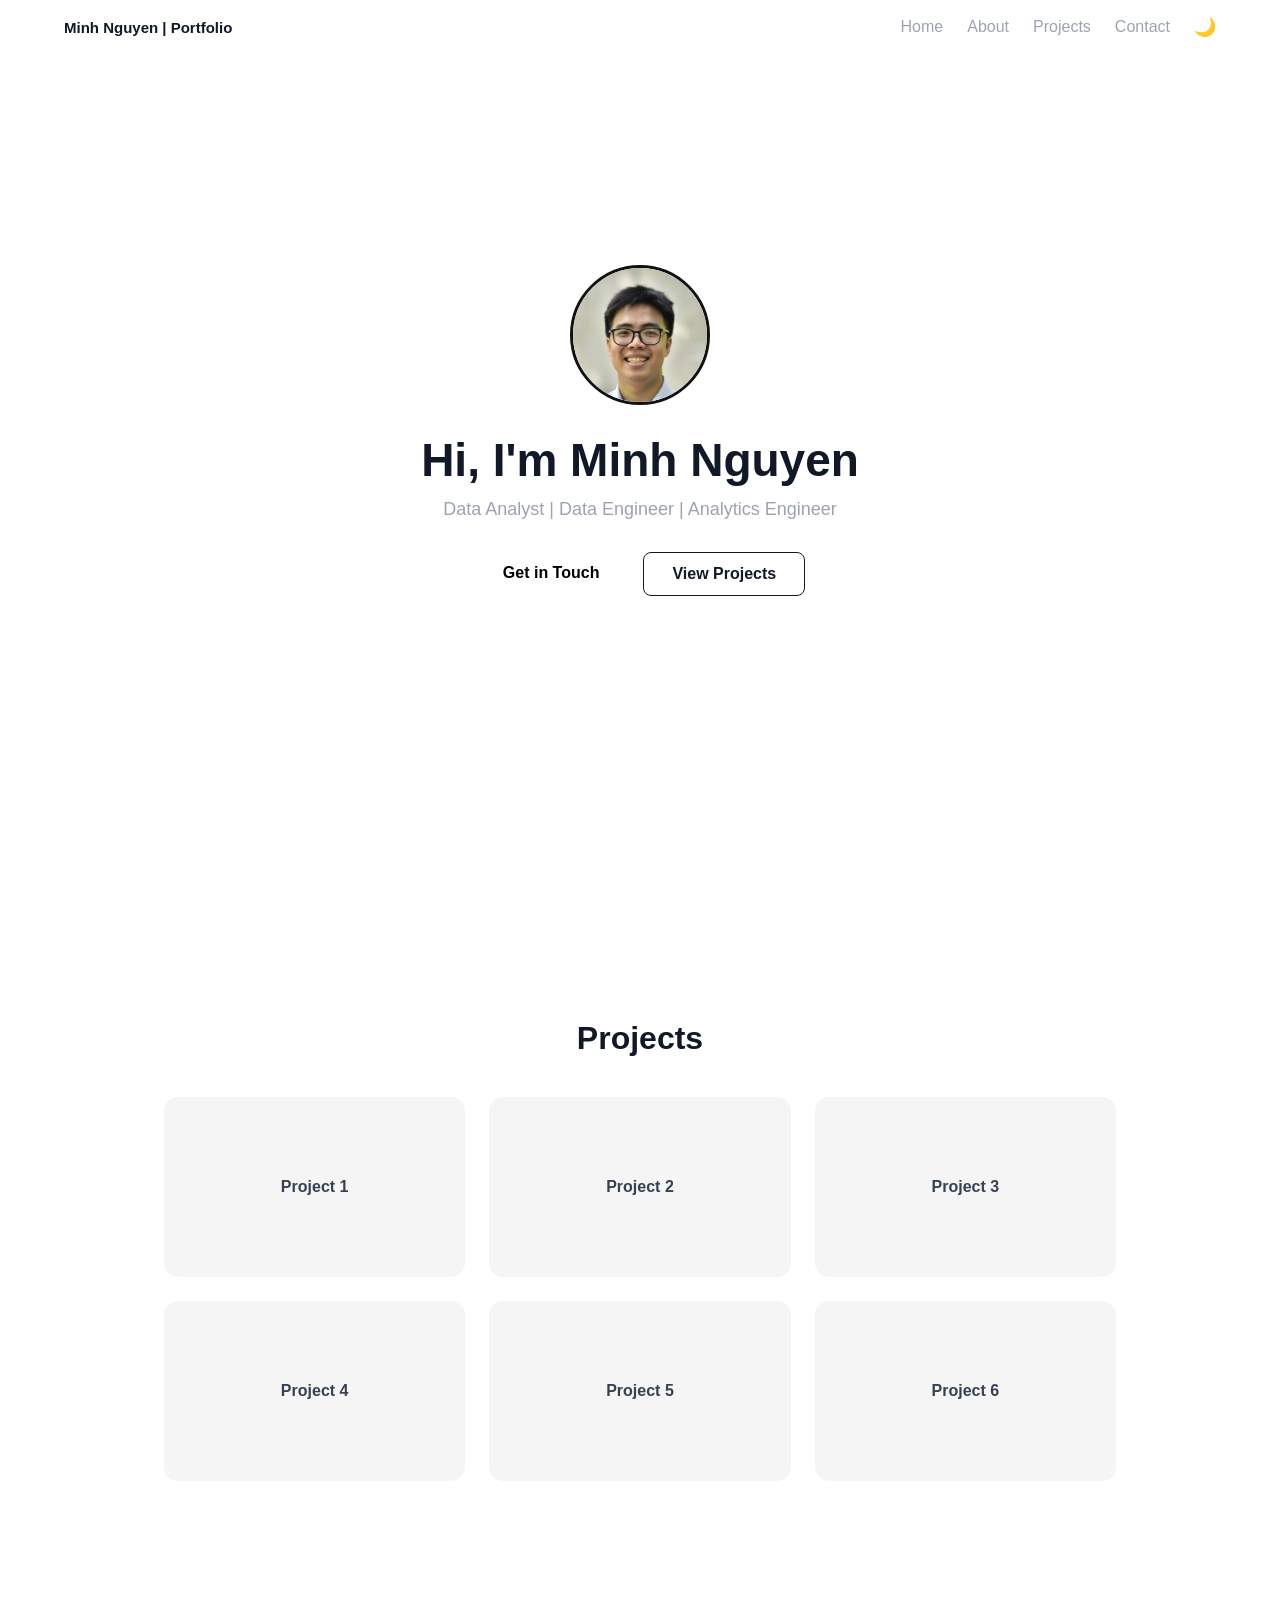
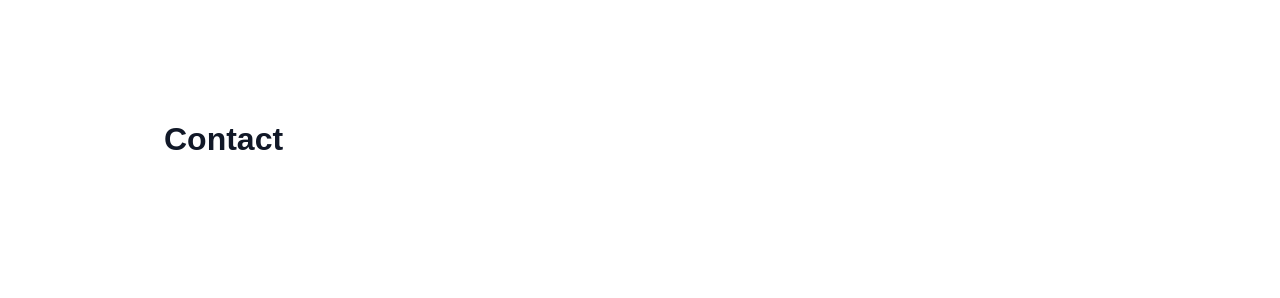
==== index.html @ b7beab57 "Update index.html" ====
<!DOCTYPE html>
<html lang="en">
<head>
  <meta charset="UTF-8" />
  <title>Minh Nguyen | Portfolio</title>
  <meta name="viewport" content="width=device-width, initial-scale=1.0" />

  <link rel="stylesheet" href="./style.css" />
  <link
    rel="stylesheet"
    href="https://cdnjs.cloudflare.com/ajax/libs/font-awesome/6.5.0/css/all.min.css"
  />
</head>

<body>

<!-- ================= NAV ================= -->
<nav>
  <div class="nav-container">
    <div class="logo">Minh Nguyen | Portfolio</div>

    <ul>
      <li><a href="#home">Home</a></li>
      <li><a href="#" id="aboutBtn">About</a></li>
      <li><a href="#projects">Projects</a></li>
      <li><a href="#contact">Contact</a></li>
      <li><button id="themeToggle">🌙</button></li>
    </ul>
  </div>
</nav>

<!-- ================= HERO ================= -->
<section id="home" class="hero">
  <div class="hero-content fade">

   <img src="avt.jpg" alt="Minh Nguyen" class="avatar" />

    <h1>Hi, I'm Minh Nguyen</h1>

    <p class="subtitle">
      Data Analyst | Data Engineer | Analytics Engineer
    </p>

    <div class="hero-buttons">
      <a href="#contact" class="btn primary">Get in Touch</a>
      <a href="#projects" class="btn secondary">View Projects</a>
    </div>

  </div>
</section>

<!-- ================= PLACEHOLDERS ================= -->
<section id="projects" class="projects">
  <h2>Projects</h2>

  <div class="projects-grid">
    <div class="project-card">Project 1</div>
    <div class="project-card">Project 2</div>
    <div class="project-card">Project 3</div>

    <div class="project-card">Project 4</div>
    <div class="project-card">Project 5</div>
    <div class="project-card">Project 6</div>
  </div>
</section>


<section id="contact">
  <h2>Contact</h2>
</section>

<script src="./script.js"></script>
</body>
</html>
---- style.css ----
:root {
  --primary: #2563eb;
  --bg-dark: #000000;
  --text-dark: #f9fafb;
  --muted-dark: #9ca3af;
}

/* ================= RESET ================= */
* {
  margin: 0;
  padding: 0;
  box-sizing: border-box;
}

html {
  scroll-behavior: smooth;
}

body {
  font-family: "Segoe UI", sans-serif;
  background: #ffffff;
  color: #111827;
  transition: background 0.4s, color 0.4s;
}

body.dark {
  background: #000000;
  color: #f9fafb;
}


/* ================= NAV ================= */
nav {
  position: fixed;
  top: 0;
  width: 100%;
  background: rgba(0, 0, 0, 0.75);
  backdrop-filter: blur(10px);
  z-index: 1000;
}

nav {
  background: rgba(255,255,255,0.8);
}

body.dark nav {
  background: rgba(0,0,0,0.75);
}

nav a {
  color: #374151;
}

body.dark nav a {
  color: #9ca3af;
}


.nav-container {
  max-width: 1200px;
  margin: auto;
  padding: 16px 24px;
  display: flex;
  justify-content: space-between;
  align-items: center;
}

.logo {
  font-weight: 600;
  font-size: 15px;
}

nav ul {
  list-style: none;
  display: flex;
  gap: 24px;
  align-items: center;
}

nav a {
  text-decoration: none;
  color: var(--muted-dark);
  font-weight: 500;
  transition: color 0.3s;
}

nav a:hover {
  color: var(--text-dark);
}

nav button {
  background: none;
  border: none;
  color: var(--muted-dark);
  font-size: 18px;
  cursor: pointer;
}

/* ================= HERO ================= */
.hero {
  height: 100vh;
  display: flex;
  justify-content: center;
  align-items: center;
  text-align: center;
  padding-top: 80px;
}

.hero-content {
  max-width: 700px;
}

.avatar {
  width: 140px;
  height: 140px;
  border-radius: 50%;
  border: 3px solid #111;
  margin-bottom: 24px;

  object-fit: cover;
  object-position: center 45%;
}



h1 {
  font-size: 46px;
  margin-bottom: 12px;
}

.subtitle {
  color: var(--muted-dark);
  font-size: 18px;
  margin-bottom: 32px;
}

/* ================= BUTTONS ================= */
.hero-buttons {
  display: flex;
  justify-content: center;
  gap: 16px;
}

.btn {
  padding: 12px 28px;
  border-radius: 8px;
  text-decoration: none;
  font-weight: 600;
  transition: all 0.3s ease;
}

.btn.primary {
  background: #ffffff;
  color: #000000;
}

.btn.primary:hover {
  transform: translateY(-3px);
  background: #e5e7eb;
}

.btn.secondary {
  border: 1px solid currentColor;
  color: #111827;
  transition: background 0.3s ease, color 0.3s ease;
}

.btn.secondary:hover { 
  background: rgba(0,0,0,0.05);
}

body.dark .btn.secondary {
  color: #f9fafb;
  border-color: #444;
}

body.dark .btn.secondary:hover {
  background: rgba(255,255,255,0.05);
}


/* ================= SECTIONS ================= */
section {
  max-width: 1000px;
  margin: auto;
  padding: 120px 24px;
}

h2 {
  font-size: 32px;
  margin-bottom: 20px;
}

/* ================= FADE IN ================= */
.fade {
  opacity: 0;
  transform: translateY(70px);
  transition:
    opacity 0.8s ease,
    transform 0.8s ease;
}

.fade.show {
  opacity: 1;
  transform: translateY(0);
}
/* ================= PROJECTS ================= */
.projects {
  text-align: center;
}

.projects-grid {
  margin-top: 40px;
  display: grid;
  grid-template-columns: repeat(3, 1fr);
  gap: 24px;
}

.project-card {
  height: 180px;
  border-radius: 14px;
  background: rgba(0,0,0,0.04);
  display: flex;
  align-items: center;
  justify-content: center;
  font-weight: 600;
  color: #374151;
  transition: all 0.35s ease;
}

/* Hover */
.project-card:hover {
  transform: translateY(-6px);
  background: rgba(0,0,0,0.07);
}

/* Dark mode */
body.dark .project-card {
  background: rgba(255,255,255,0.06);
  color: #e5e7eb;
}

body.dark .project-card:hover {
  background: rgba(255,255,255,0.1);
}
@media (max-width: 900px) {
  .projects-grid {
    grid-template-columns: repeat(2, 1fr);
  }
}

@media (max-width: 600px) {
  .projects-grid {
    grid-template-columns: 1fr;
  }
}
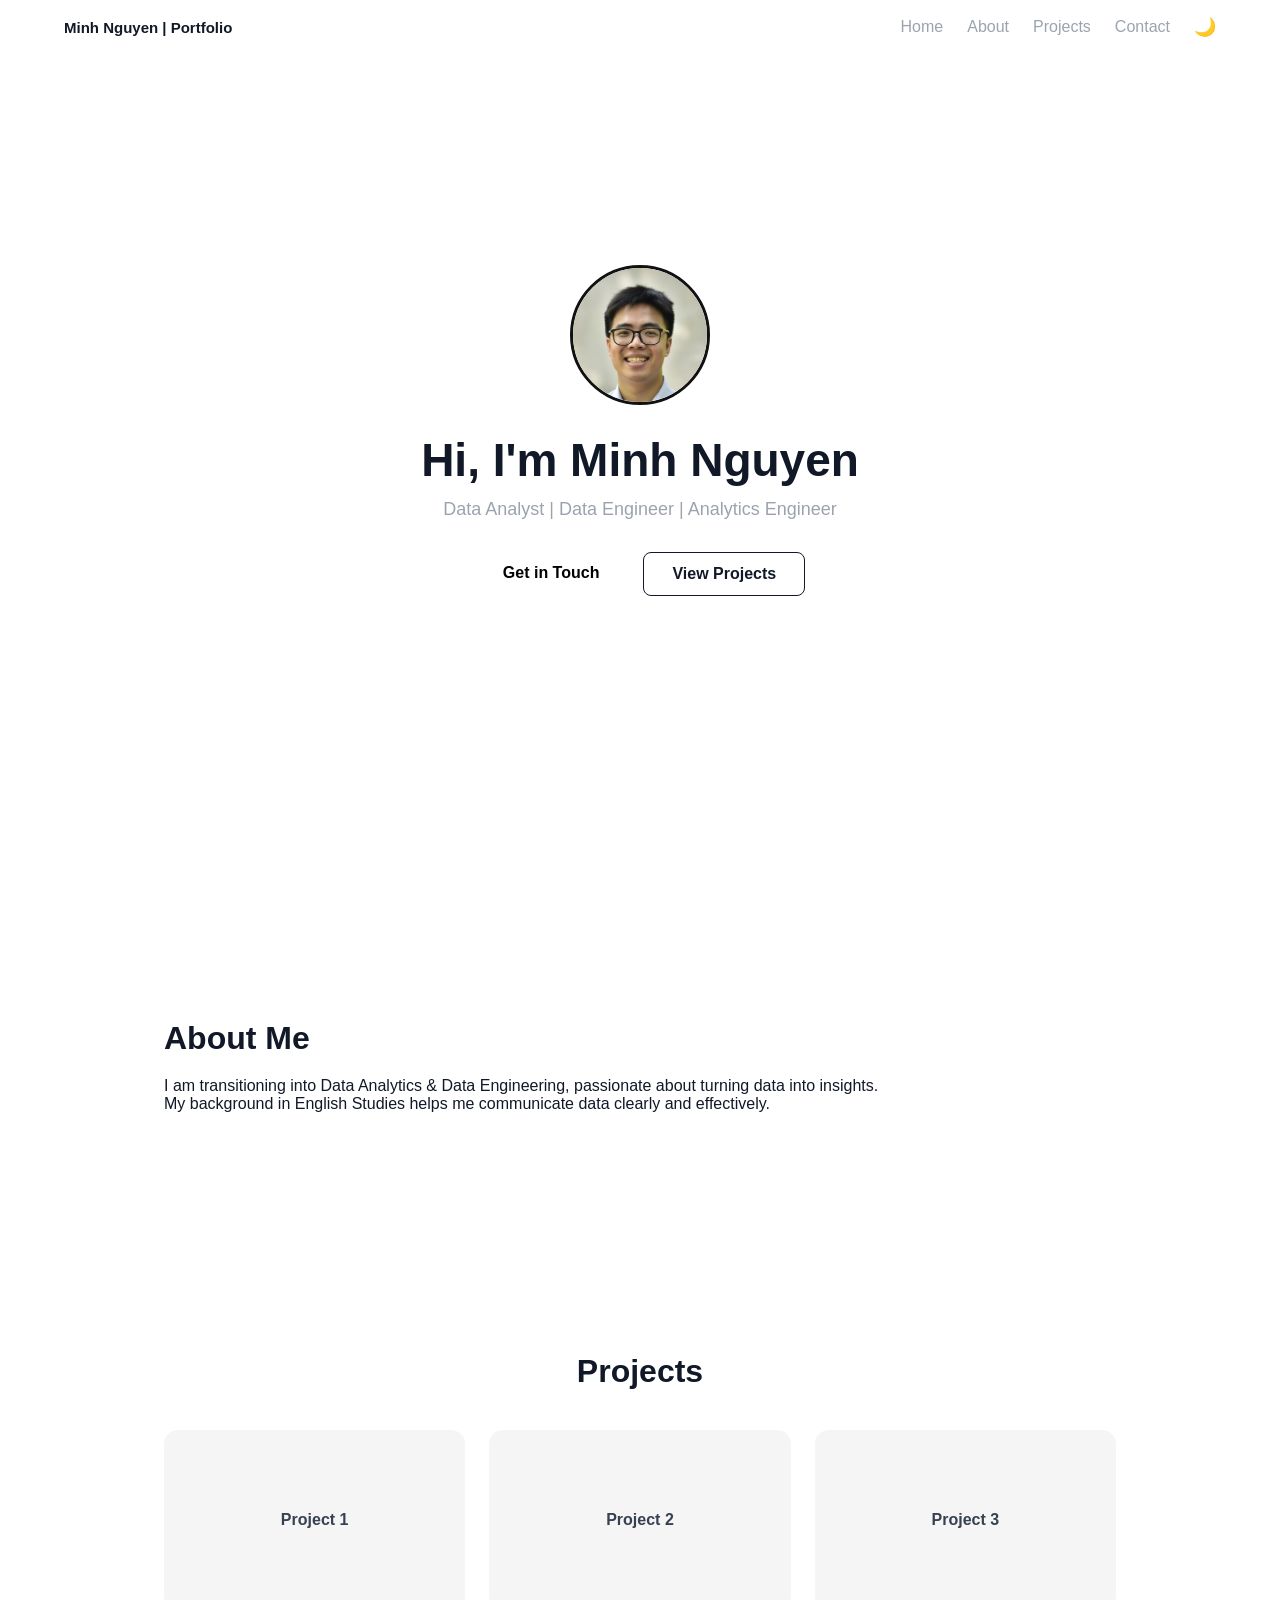
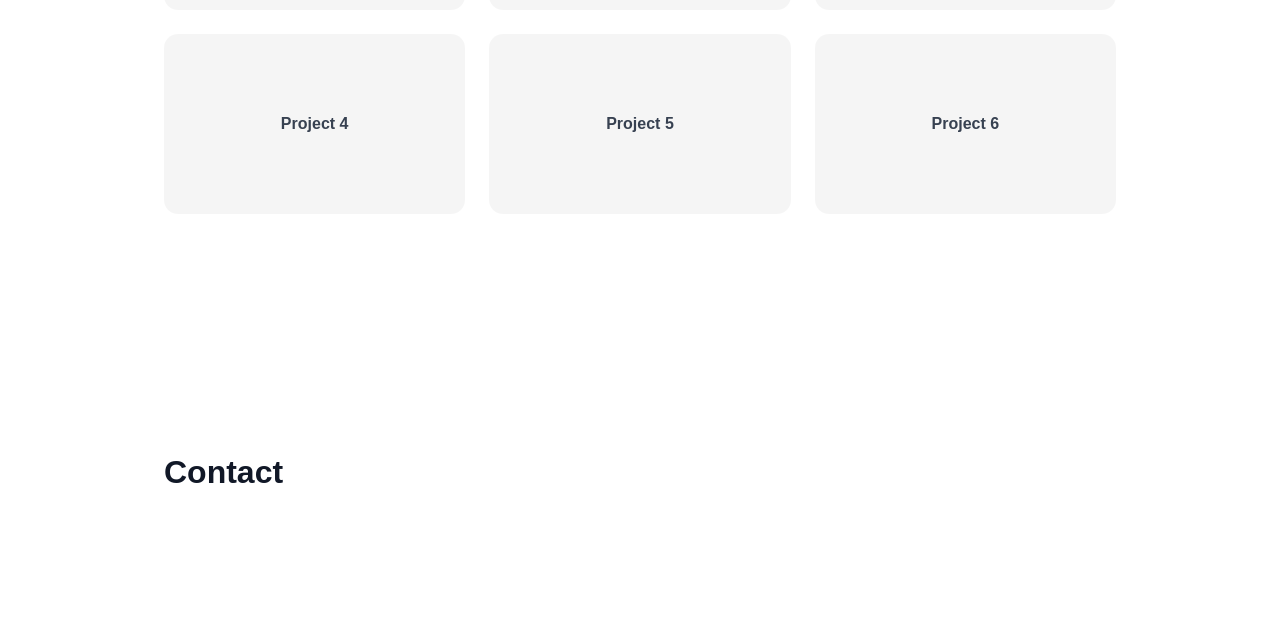
==== commit 600356c6: "Update index.html" ====
--- a/index.html
+++ b/index.html
@@ -48,6 +48,22 @@
 
   </div>
 </section>
+<!-- ================= ABOUT ================= -->
+  <section id="about" class="about fade">
+  <h2>About Me</h2>
+
+  <p>
+    I am transitioning into Data Analytics & Data Engineering,
+    passionate about turning data into insights.
+  </p>
+
+  <p>
+    My background in English Studies helps me communicate data
+    clearly and effectively.
+  </p>
+
+  <!--  -->
+</section>
 
 <!-- ================= PLACEHOLDERS ================= -->
 <section id="projects" class="projects">
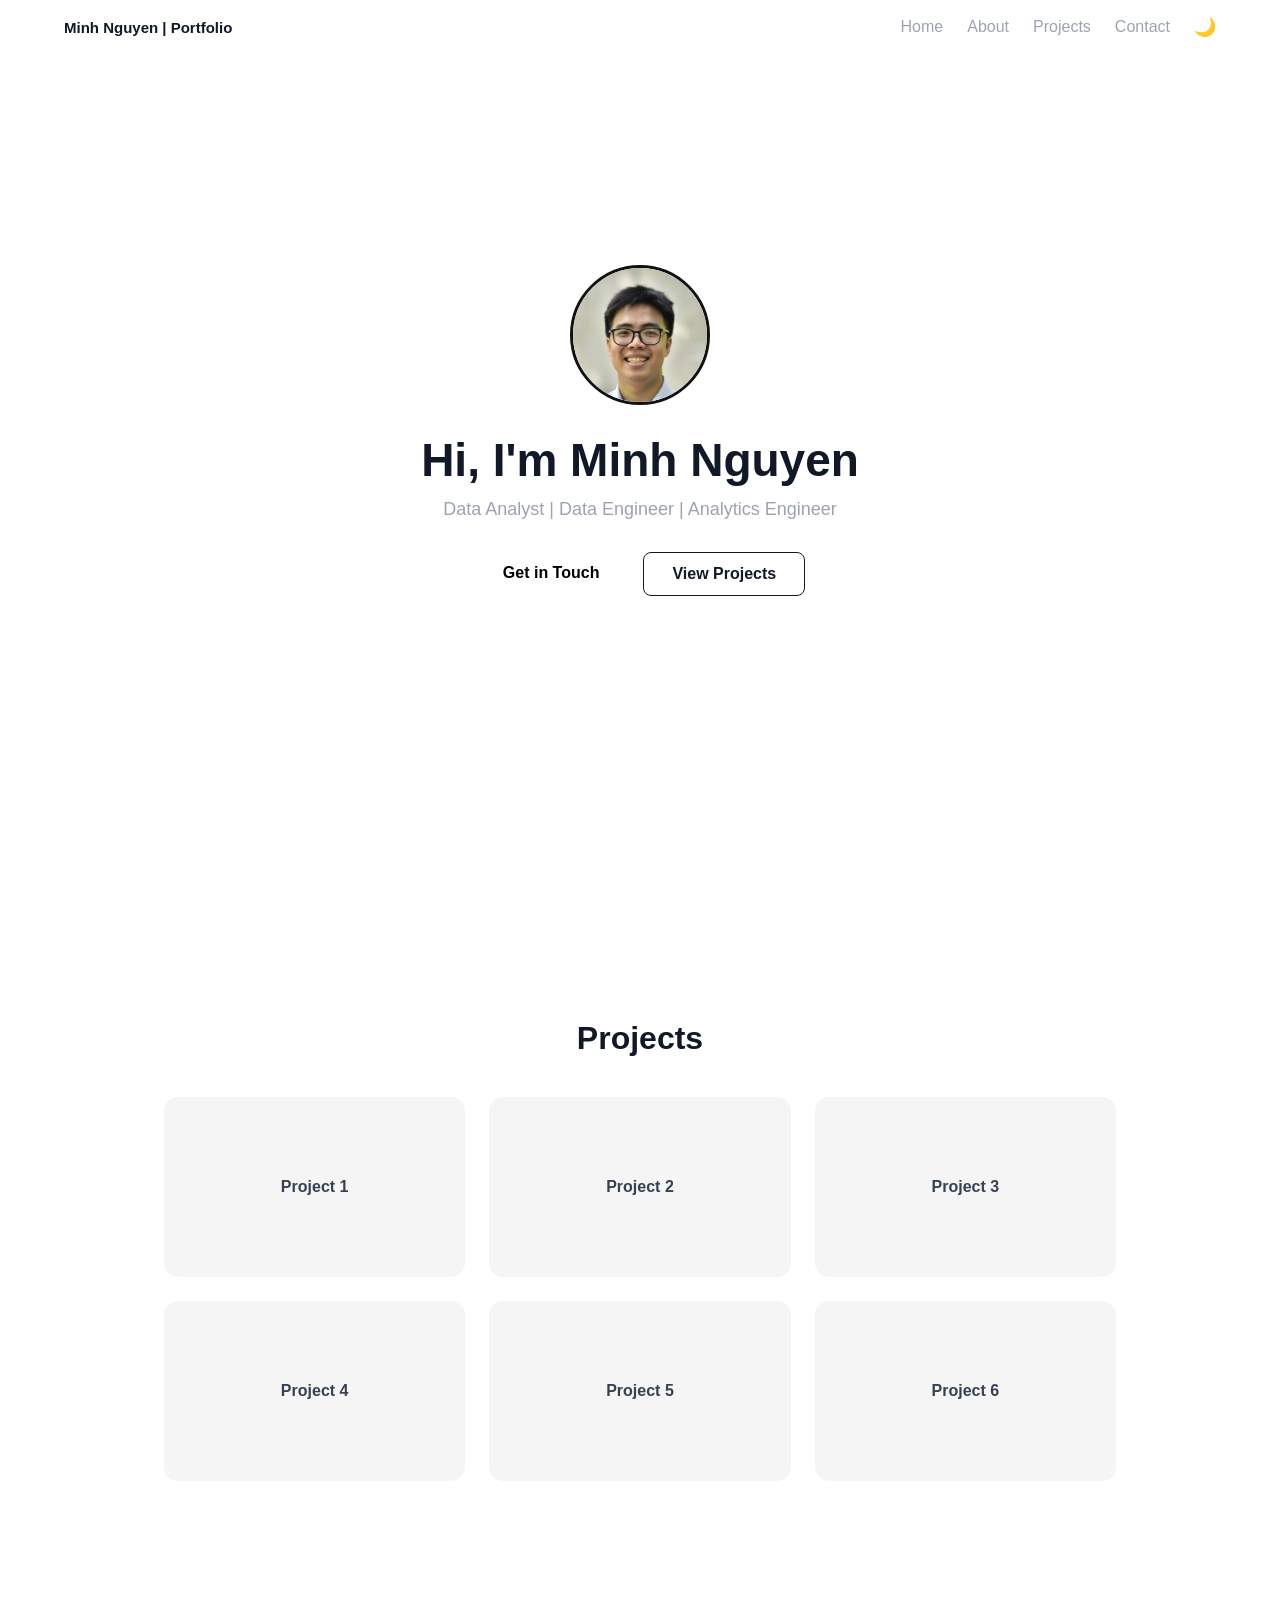
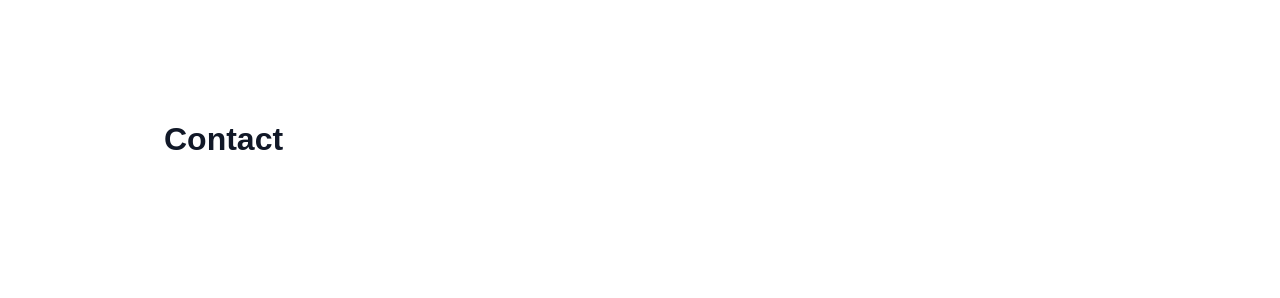
==== commit 94401b0e: "Update index.html" ====
--- a/index.html
+++ b/index.html
@@ -48,23 +48,7 @@
 
   </div>
 </section>
-<!-- ================= ABOUT ================= -->
-  <section id="about" class="about fade">
-  <h2>About Me</h2>
-
-  <p>
-    I am transitioning into Data Analytics & Data Engineering,
-    passionate about turning data into insights.
-  </p>
-
-  <p>
-    My background in English Studies helps me communicate data
-    clearly and effectively.
-  </p>
-
-  <!--  -->
-</section>
-
+  
 <!-- ================= PLACEHOLDERS ================= -->
 <section id="projects" class="projects">
   <h2>Projects</h2>
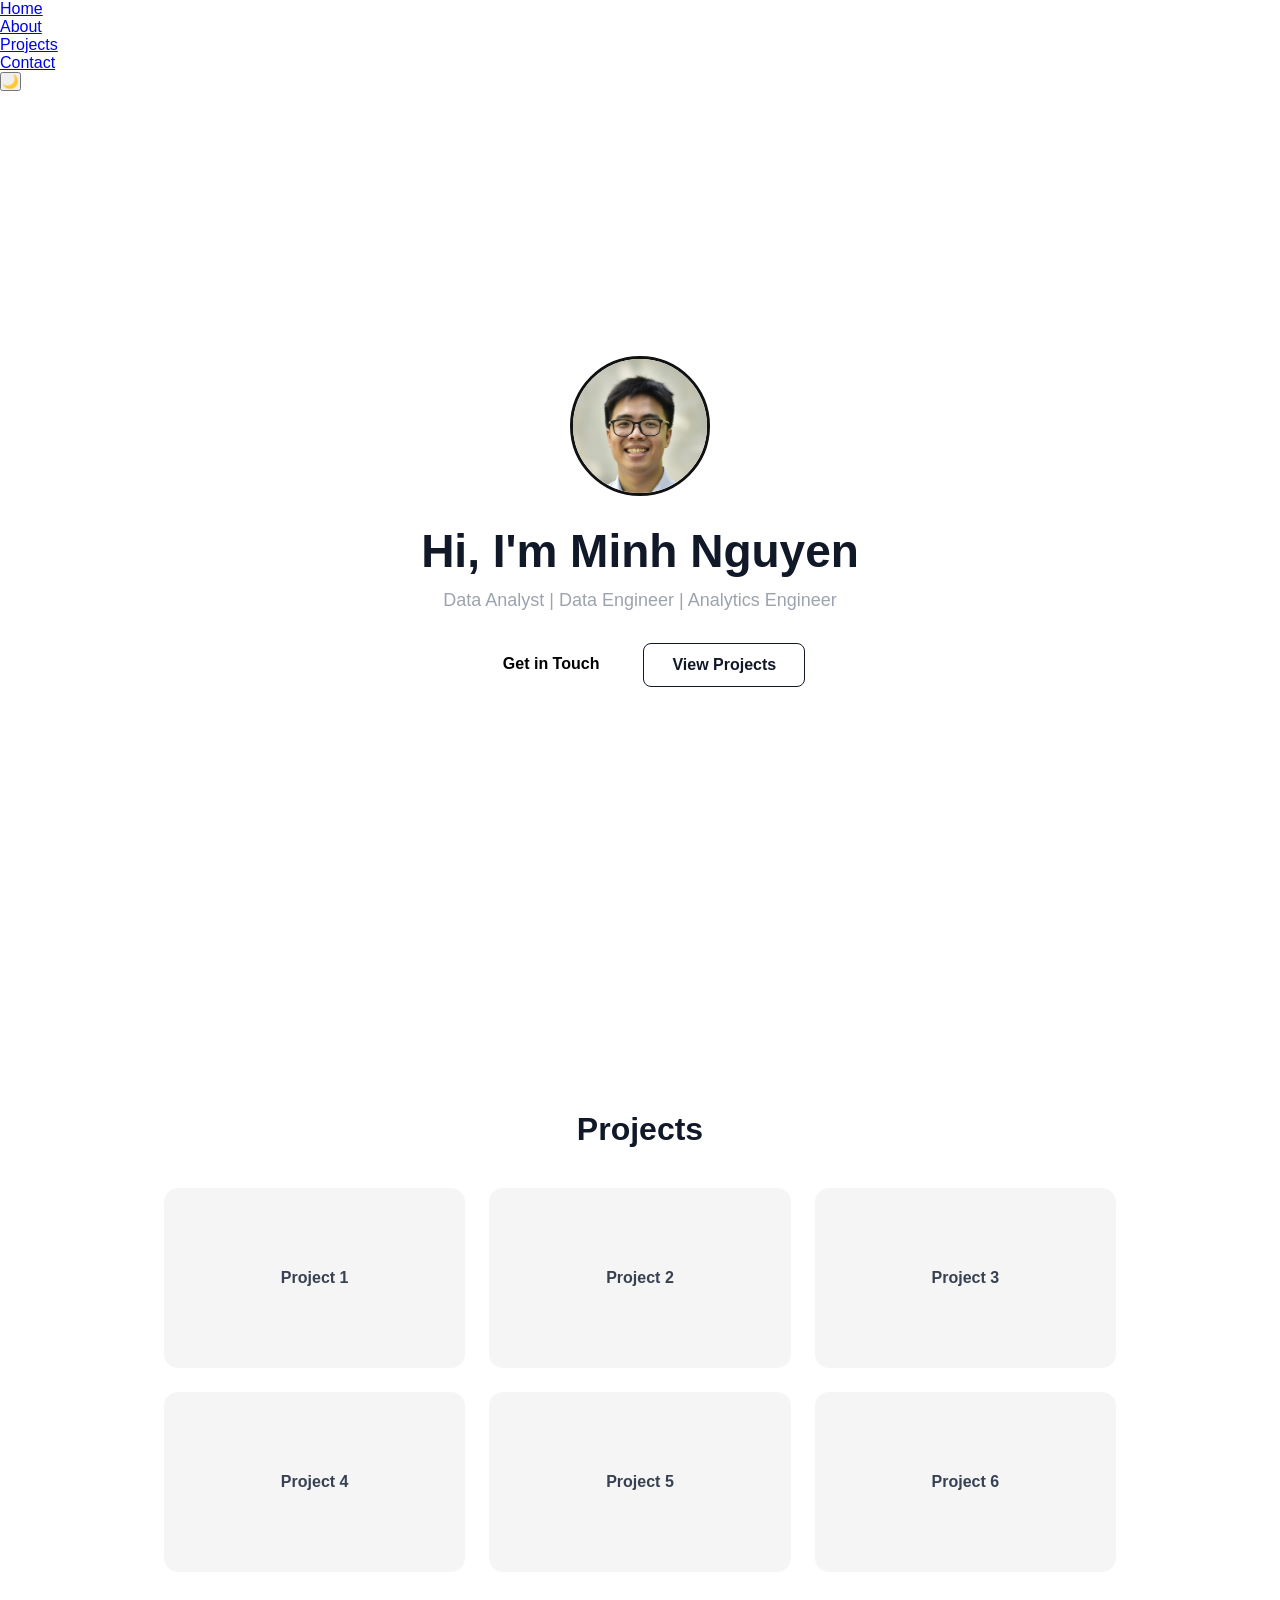
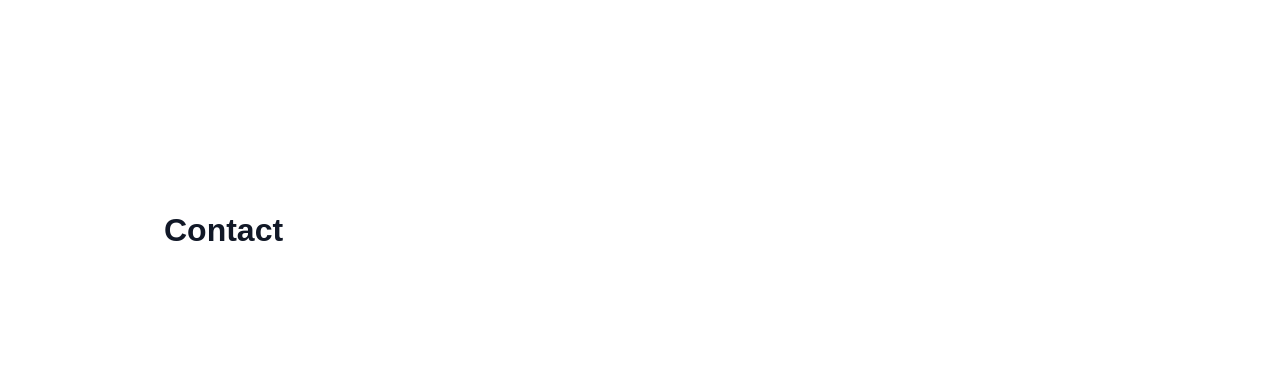
==== commit 7a4d556f: "Update index.html" ====
--- a/index.html
+++ b/index.html
@@ -15,19 +15,14 @@
 <body>
 
 <!-- ================= NAV ================= -->
-<nav>
-  <div class="nav-container">
-    <div class="logo">Minh Nguyen | Portfolio</div>
+<ul>
+  <li><a href="#home">Home</a></li>
+  <li><a href="about/">About</a></li>
+  <li><a href="#projects">Projects</a></li>
+  <li><a href="#contact">Contact</a></li>
+  <li><button id="themeToggle">🌙</button></li>
+</ul>
 
-    <ul>
-      <li><a href="#home">Home</a></li>
-      <li><a href="#" id="aboutBtn">About</a></li>
-      <li><a href="#projects">Projects</a></li>
-      <li><a href="#contact">Contact</a></li>
-      <li><button id="themeToggle">🌙</button></li>
-    </ul>
-  </div>
-</nav>
 
 <!-- ================= HERO ================= -->
 <section id="home" class="hero">
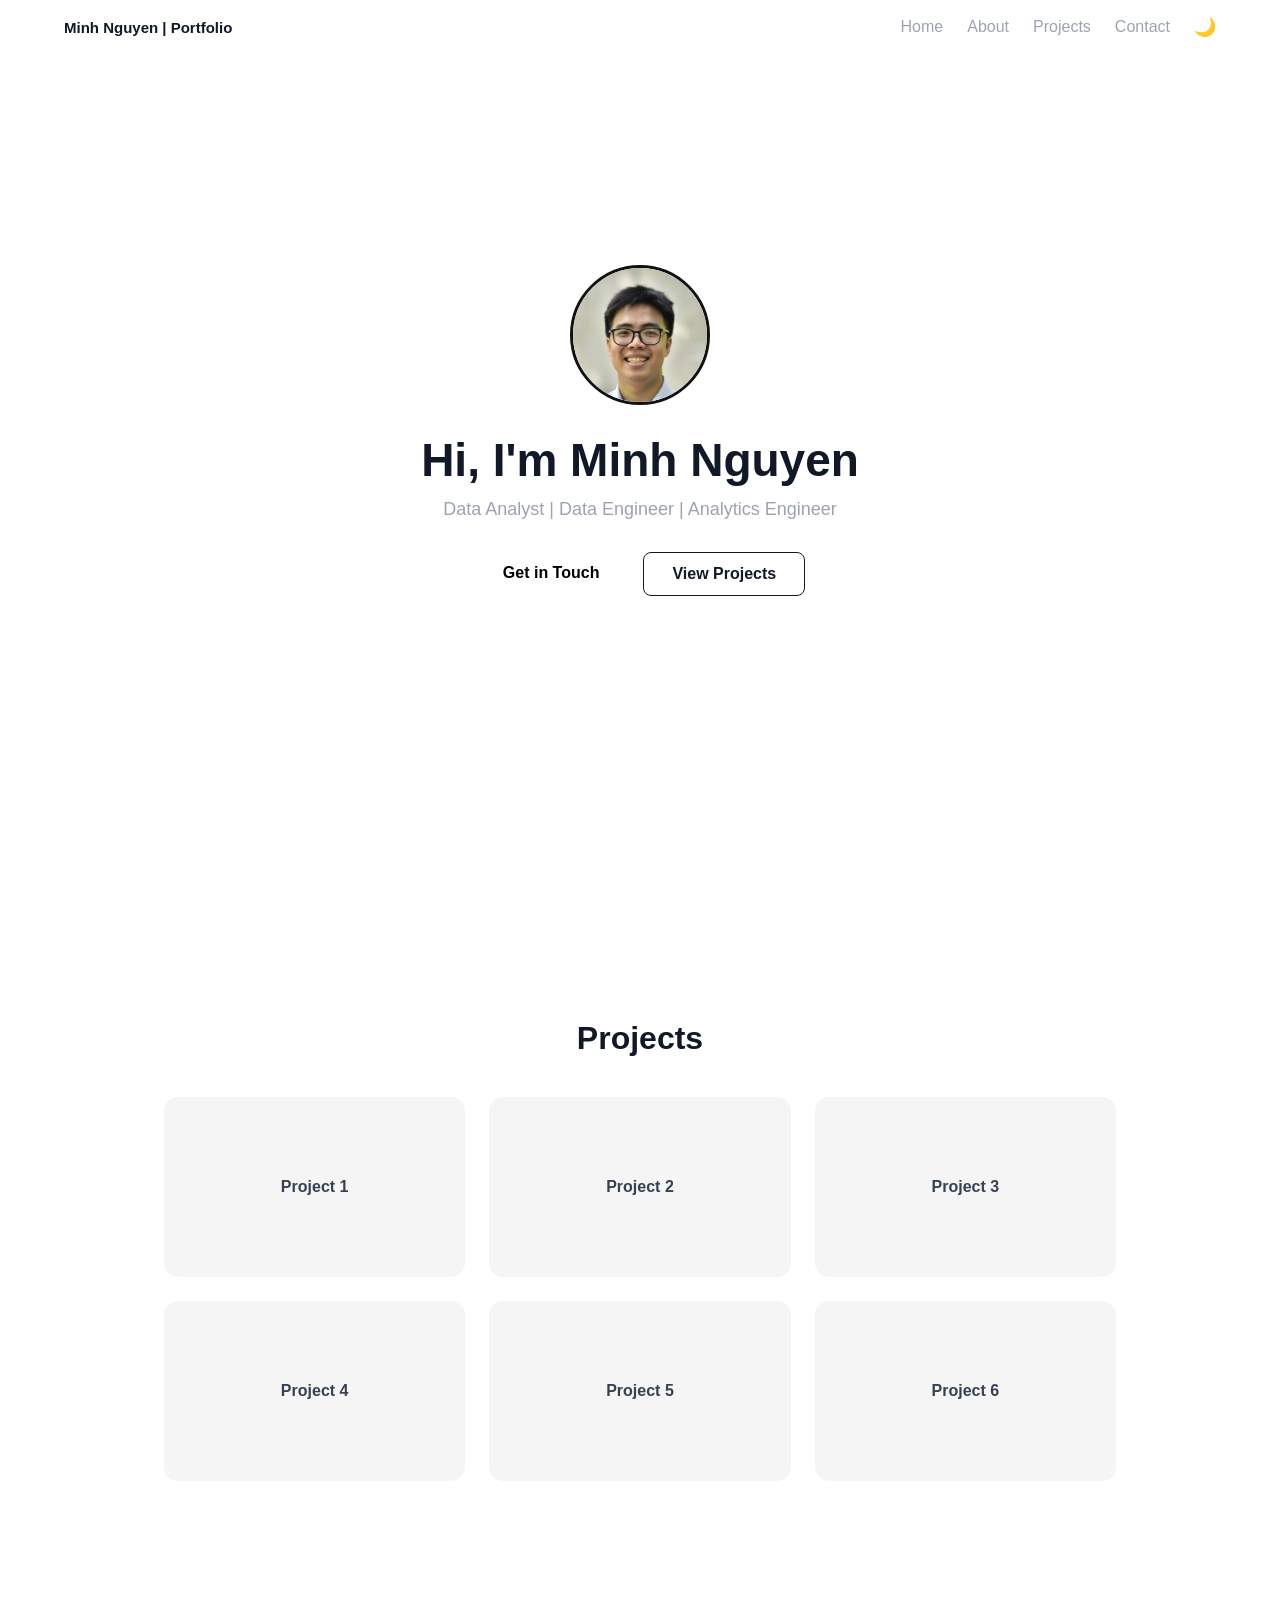
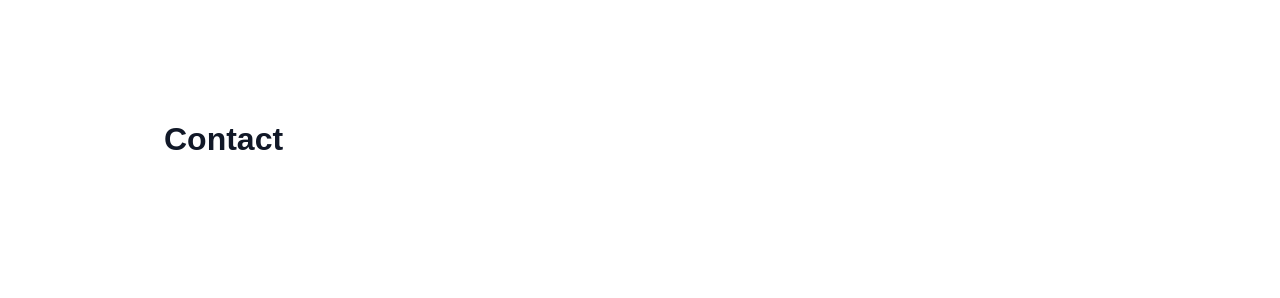
==== commit e994a096: "Update index.html" ====
--- a/index.html
+++ b/index.html
@@ -15,13 +15,20 @@
 <body>
 
 <!-- ================= NAV ================= -->
-<ul>
-  <li><a href="#home">Home</a></li>
-  <li><a href="about/">About</a></li>
-  <li><a href="#projects">Projects</a></li>
-  <li><a href="#contact">Contact</a></li>
-  <li><button id="themeToggle">🌙</button></li>
-</ul>
+<nav>
+  <div class="nav-container">
+    <div class="logo">Minh Nguyen | Portfolio</div>
+
+    <ul>
+      <li><a href="/">Home</a></li>
+      <li><a href="/about/">About</a></li>
+      <li><a href="#projects">Projects</a></li>
+      <li><a href="#contact">Contact</a></li>
+      <li><button id="themeToggle">🌙</button></li>
+    </ul>
+  </div>
+</nav>
+
 
 
 <!-- ================= HERO ================= -->
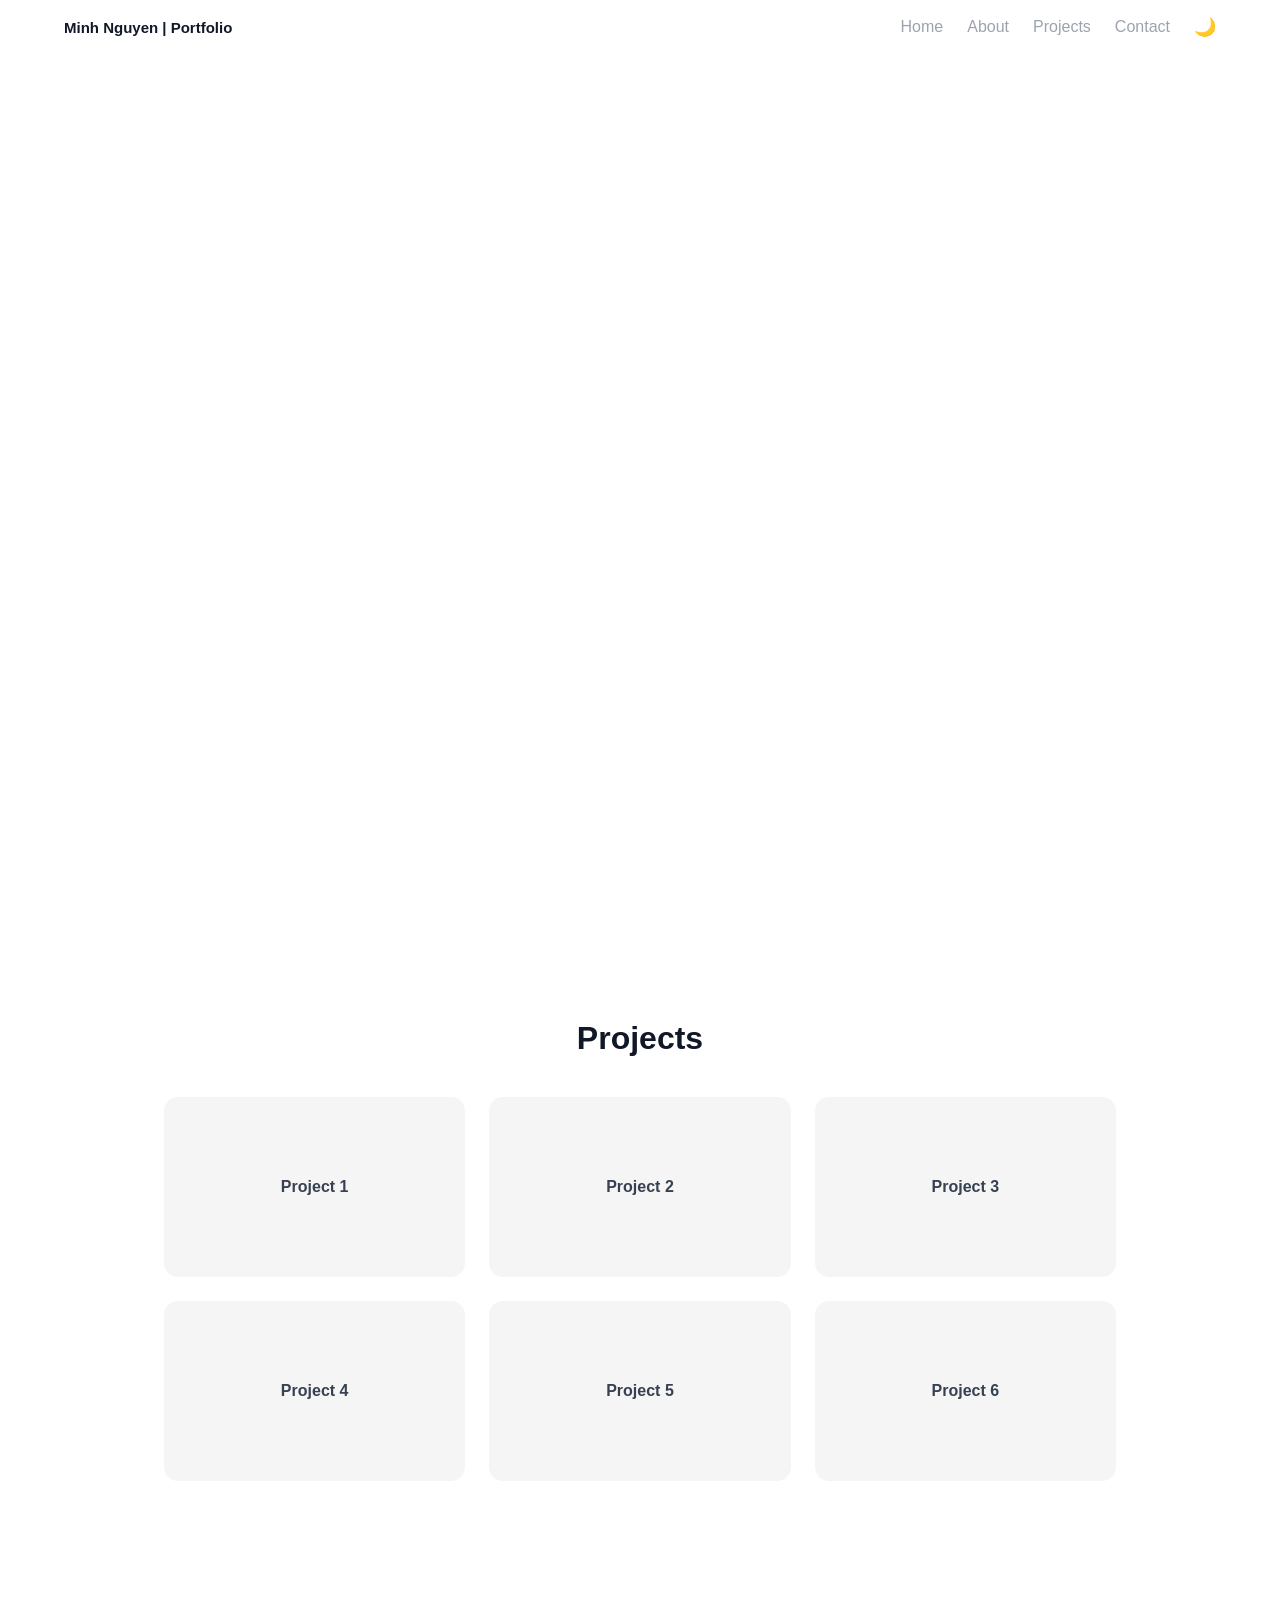
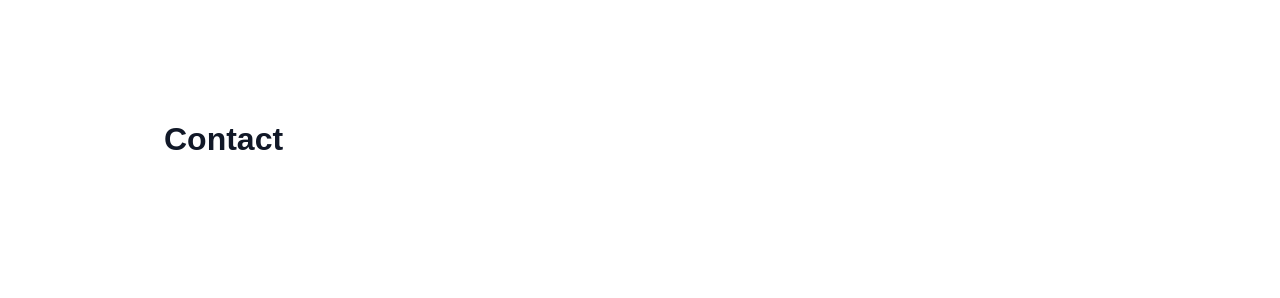
==== commit 54e0a9ac: "Update index.html" ====
--- a/index.html
+++ b/index.html
@@ -23,7 +23,7 @@
       <li><a href="/">Home</a></li>
       <li><a href="/about/">About</a></li>
       <li><a href="#projects">Projects</a></li>
-      <li><a href="#contact">Contact</a></li>
+      <li><a href="./contact/">Contact</a></li>
       <li><button id="themeToggle">🌙</button></li>
     </ul>
   </div>
